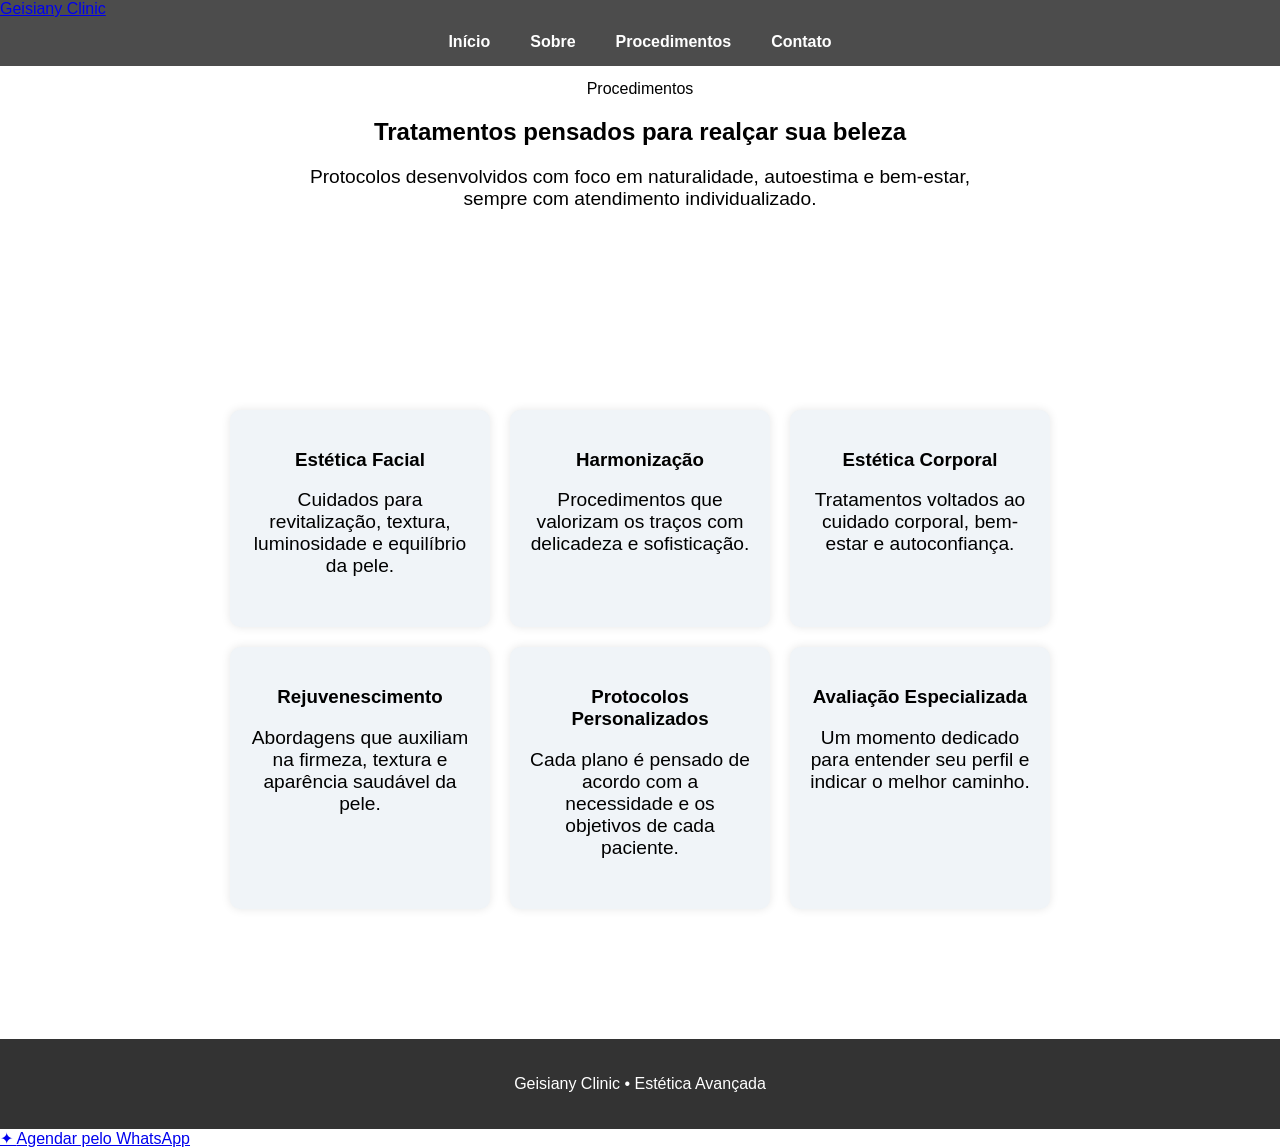
==== servicos.html @ 6fff2c4a "Add files via upload" ====
<!DOCTYPE html>
<html lang="pt-BR">
<head>
  <meta charset="UTF-8" />
  <meta name="viewport" content="width=device-width, initial-scale=1.0" />
  <title>Procedimentos | Geisiany Clinic</title>
  <link rel="stylesheet" href="style.css" />
</head>
<body>
  <header class="navbar solid">
    <div class="nav-wrapper">
      <a class="brand dark" href="index.html">Geisiany Clinic</a>
      <nav class="dark-nav">
        <a href="index.html">Início</a>
        <a href="sobre.html">Sobre</a>
        <a href="servicos.html">Procedimentos</a>
        <a href="contato.html">Contato</a>
      </nav>
    </div>
  </header>

  <main class="page-shell">
    <section class="section page-hero">
      <div class="section-header">
        <span class="mini-tag">Procedimentos</span>
        <h1>Tratamentos pensados para realçar sua beleza</h1>
        <p>
          Protocolos desenvolvidos com foco em naturalidade, autoestima e
          bem-estar, sempre com atendimento individualizado.
        </p>
      </div>
    </section>

    <section class="section">
      <div class="cards">
        <article class="card">
          <h3>Estética Facial</h3>
          <p>Cuidados para revitalização, textura, luminosidade e equilíbrio da pele.</p>
        </article>
        <article class="card">
          <h3>Harmonização</h3>
          <p>Procedimentos que valorizam os traços com delicadeza e sofisticação.</p>
        </article>
        <article class="card">
          <h3>Estética Corporal</h3>
          <p>Tratamentos voltados ao cuidado corporal, bem-estar e autoconfiança.</p>
        </article>
        <article class="card">
          <h3>Rejuvenescimento</h3>
          <p>Abordagens que auxiliam na firmeza, textura e aparência saudável da pele.</p>
        </article>
        <article class="card">
          <h3>Protocolos Personalizados</h3>
          <p>Cada plano é pensado de acordo com a necessidade e os objetivos de cada paciente.</p>
        </article>
        <article class="card">
          <h3>Avaliação Especializada</h3>
          <p>Um momento dedicado para entender seu perfil e indicar o melhor caminho.</p>
        </article>
      </div>
    </section>
  </main>

  <footer class="footer">
    <p>Geisiany Clinic • Estética Avançada</p>
  </footer>

  <a
    href="https://wa.me/5537992007691?text=Olá,%20gostaria%20de%20agendar%20uma%20avaliação."
    class="whatsapp-float"
    target="_blank"
    rel="noopener"
    aria-label="Falar no WhatsApp"
    title="Falar no WhatsApp"
  >
    <span class="wa-icon">✦</span>
    <span class="wa-text">Agendar pelo WhatsApp</span>
  </a>
</body>
</html>
---- style.css ----
body, html {
  margin: 0;
  padding: 0;
  font-family: Arial, sans-serif;
  scroll-behavior: smooth;
}

.navbar {
  position: fixed;
  top:0;
  width: 100%;
  background: rgba(0,0,0,0.7);
  z-index: 1000;
}

.navbar nav {
  display: flex;
  justify-content: center;
  padding: 15px 0;
}

.navbar nav a {
  color: white;
  margin: 0 20px;
  text-decoration: none;
  font-weight: bold;
  transition: color 0.3s;
}

.navbar nav a:hover { color: #00aaff; }

.hero {
  background-image: url('img/Veronica.jpeg');
  background-size: cover;
  background-position: center 50%;
  height: 100vh;
  width: 100%;
  position: relative;
  display: flex;
  justify-content: center;
  align-items: center;
}

.overlay {
  position: absolute;
  top:0; left:0;
  width:100%;
  height:100%;
  background: rgba(0,0,0,0.4);
  z-index:1;
}

.hero-content {
  position: relative;
  z-index:2;
  text-align: center;
  color: #fff;
  max-width: 700px;
  opacity: 0;
  transform: translateY(30px);
  transition: all 1.5s ease;
}

.hero-content h1 { font-size: 3rem; margin-bottom: 20px; }
.hero-content p { font-size: 1.3rem; margin-bottom: 30px; }

.buttons button {
  margin: 0 10px;
  padding: 15px 30px;
  font-size: 1rem;
  border: none;
  border-radius: 5px;
  cursor: pointer;
  background-color: #0066cc;
  color: white;
  transition: background 0.3s ease;
}

.buttons button:hover { background-color: #004a99; }

.section {
  padding: 80px 20px;
  text-align: center;
  max-width: 1000px;
  margin: 0 auto;
}

.section h2 { font-size: 2.5rem; margin-bottom: 30px; }
.section p { font-size: 1.2rem; max-width: 700px; margin: 0 auto 30px auto; }

.cards { display: flex; flex-wrap: wrap; justify-content: center; }
.card {
  background: #f0f4f8;
  border-radius: 10px;
  padding: 20px;
  margin: 10px;
  flex: 1 1 200px;
  max-width: 220px;
  box-shadow: 0 0 10px rgba(0,0,0,0.1);
  transition: transform 0.3s;
}

.card:hover { transform: translateY(-5px); }

form input, form textarea {
  width: 80%;
  padding: 10px;
  margin-bottom: 15px;
  border-radius: 5px;
  border: 1px solid #ccc;
}

form textarea { height: 100px; resize: none; }

form button {
  padding: 10px 20px;
  border: none;
  background: #0066cc;
  color: white;
  border-radius: 5px;
  cursor: pointer;
}

form button:hover { background: #004a99; }

footer {
  background: #333;
  color: white;
  padding: 20px 0;
  text-align: center;
  margin-top: 40px;
}

@media (max-width:768px) {
  .hero-content h1 { font-size: 2rem; }
  .hero-content p { font-size: 1rem; }
  .card { max-width: 100%; }
}
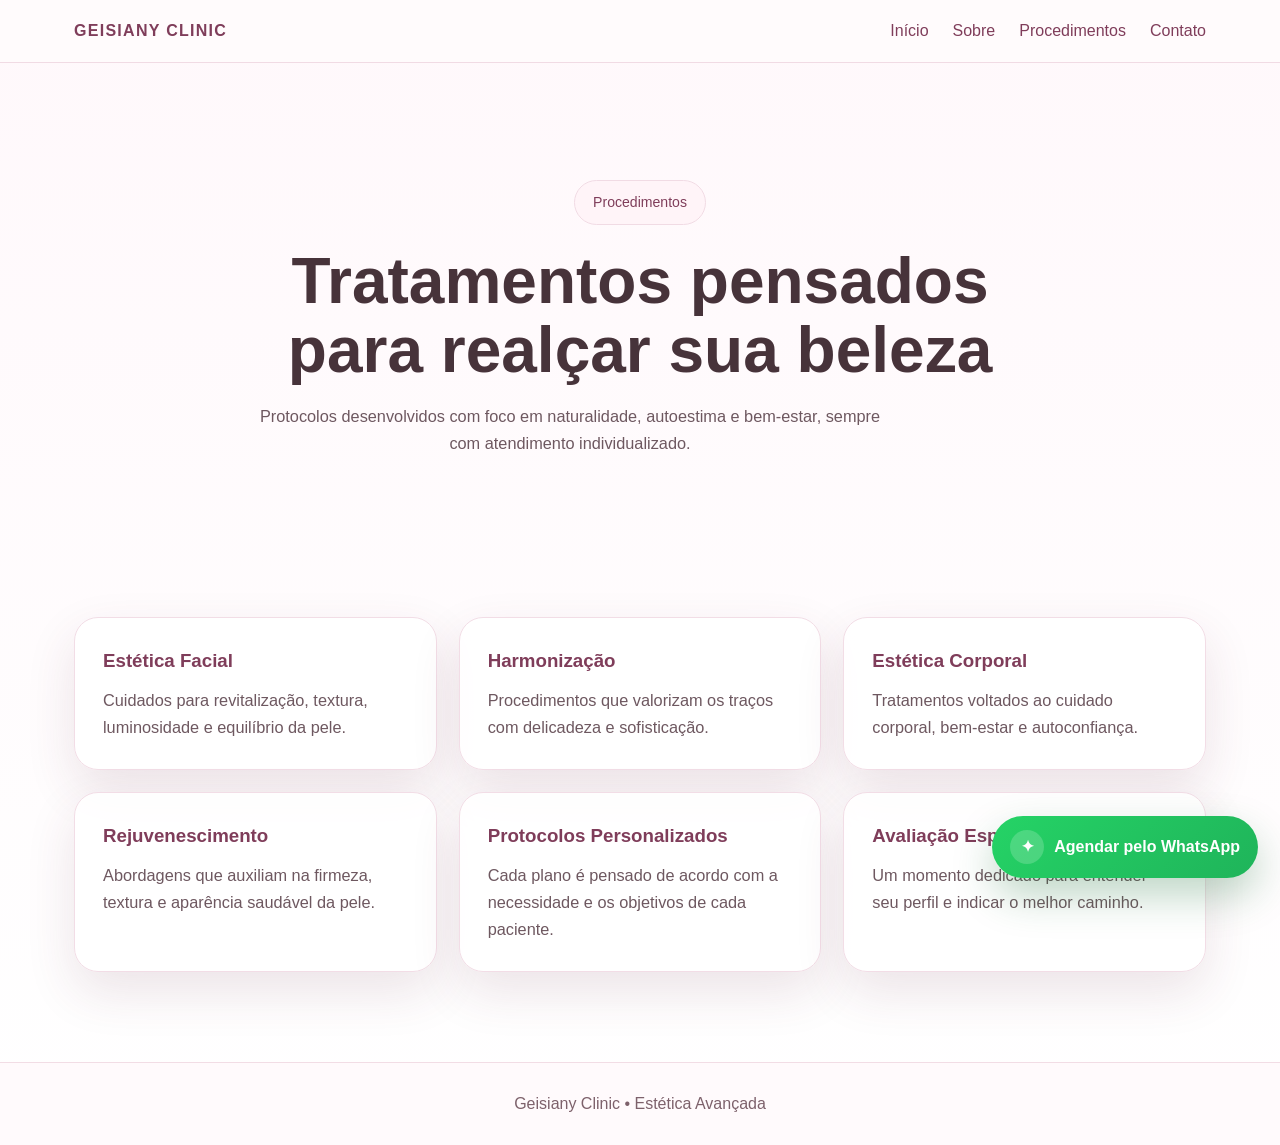
==== commit bf3d1856: "Add files via upload" ====
--- a/servicos.html
+++ b/servicos.html
@@ -66,7 +66,7 @@
   </footer>
 
   <a
-    href="https://wa.me/5537992007691?text=Olá,%20gostaria%20de%20agendar%20uma%20avaliação."
+    href="https://wa.me/5537920007691?text=Olá,%20gostaria%20de%20agendar%20uma%20avaliação."
     class="whatsapp-float"
     target="_blank"
     rel="noopener"
--- a/style.css
+++ b/style.css
@@ -1,138 +1,602 @@
-body, html {
+:root {
+  --rosa-principal: #d96c93;
+  --rosa-claro: #f7d9e4;
+  --rosa-suave: #fff4f8;
+  --rosa-quente: #c35680;
+  --vinho: #7f3d5a;
+  --texto: #47333a;
+  --branco: #ffffff;
+  --nude: #f8eef2;
+  --sombra: 0 20px 50px rgba(95, 43, 65, 0.12);
+  --radius: 24px;
+}
+
+* {
   margin: 0;
   padding: 0;
-  font-family: Arial, sans-serif;
+  box-sizing: border-box;
+}
+
+html {
   scroll-behavior: smooth;
+}
+
+body {
+  font-family: "Segoe UI", Arial, sans-serif;
+  color: var(--texto);
+  background: linear-gradient(to bottom, #fff8fb, #ffffff);
+  line-height: 1.65;
+}
+
+a {
+  text-decoration: none;
 }
 
 .navbar {
   position: fixed;
-  top:0;
+  top: 0;
   width: 100%;
-  background: rgba(0,0,0,0.7);
   z-index: 1000;
+  background: rgba(255, 247, 250, 0.14);
+  backdrop-filter: blur(14px);
+  border-bottom: 1px solid rgba(255, 255, 255, 0.16);
+}
+
+.navbar.solid {
+  background: rgba(255, 251, 252, 0.96);
+  border-bottom: 1px solid #f1dbe4;
+}
+
+.nav-wrapper {
+  max-width: 1180px;
+  margin: 0 auto;
+  padding: 18px 24px;
+  display: flex;
+  align-items: center;
+  justify-content: space-between;
+  gap: 20px;
+}
+
+.brand {
+  color: var(--branco);
+  font-weight: 700;
+  letter-spacing: 0.08em;
+  text-transform: uppercase;
+  font-size: 1rem;
+}
+
+.brand.dark {
+  color: var(--vinho);
 }
 
 .navbar nav {
   display: flex;
-  justify-content: center;
-  padding: 15px 0;
+  gap: 24px;
+  flex-wrap: wrap;
 }
 
 .navbar nav a {
-  color: white;
-  margin: 0 20px;
-  text-decoration: none;
-  font-weight: bold;
-  transition: color 0.3s;
-}
-
-.navbar nav a:hover { color: #00aaff; }
+  color: var(--branco);
+  font-weight: 500;
+  transition: 0.25s ease;
+}
+
+.dark-nav a {
+  color: var(--vinho) !important;
+}
+
+.navbar nav a:hover {
+  color: var(--rosa-claro);
+}
+
+.dark-nav a:hover {
+  color: var(--rosa-quente) !important;
+}
 
 .hero {
+  position: relative;
+  min-height: 100vh;
   background-image: url('img/Veronica.jpeg');
   background-size: cover;
-  background-position: center 50%;
-  height: 100vh;
-  width: 100%;
-  position: relative;
+  background-position: right center;
+  background-repeat: no-repeat;
   display: flex;
-  justify-content: center;
   align-items: center;
+  padding: 120px 24px 60px;
 }
 
 .overlay {
   position: absolute;
-  top:0; left:0;
-  width:100%;
-  height:100%;
-  background: rgba(0,0,0,0.4);
-  z-index:1;
+  inset: 0;
+  background:
+    linear-gradient(
+      to right,
+      rgba(58, 23, 37, 0.82) 0%,
+      rgba(58, 23, 37, 0.55) 35%,
+      rgba(58, 23, 37, 0.18) 70%,
+      rgba(58, 23, 37, 0.06) 100%
+    );
 }
 
 .hero-content {
   position: relative;
-  z-index:2;
+  z-index: 2;
+  max-width: 760px;
+  color: var(--branco);
+}
+
+.tag,
+.mini-tag {
+  display: inline-block;
+  padding: 10px 18px;
+  border-radius: 999px;
+  margin-bottom: 22px;
+  font-size: 0.88rem;
+  backdrop-filter: blur(8px);
+}
+
+.tag {
+  background: rgba(255, 255, 255, 0.15);
+  border: 1px solid rgba(255, 255, 255, 0.2);
+  color: var(--branco);
+}
+
+.mini-tag {
+  background: var(--rosa-suave);
+  border: 1px solid #f1dbe4;
+  color: var(--vinho);
+}
+
+.hero h1,
+.page-hero h1 {
+  font-size: clamp(2.4rem, 5vw, 4.7rem);
+  line-height: 1.08;
+  margin-bottom: 18px;
+}
+
+.hero p,
+.page-hero p {
+  font-size: 1.08rem;
+  max-width: 640px;
+  margin-bottom: 30px;
+}
+
+.hero p {
+  color: rgba(255, 255, 255, 0.92);
+}
+
+.hero-buttons {
+  display: flex;
+  gap: 14px;
+  flex-wrap: wrap;
+}
+
+.btn,
+button {
+  display: inline-flex;
+  align-items: center;
+  justify-content: center;
+  border: none;
+  border-radius: 999px;
+  padding: 15px 26px;
+  font-weight: 600;
+  cursor: pointer;
+  transition: 0.28s ease;
+}
+
+.btn-primary,
+button {
+  background: linear-gradient(135deg, var(--rosa-principal), #e58db0);
+  color: var(--branco);
+  box-shadow: 0 14px 32px rgba(217, 108, 147, 0.28);
+}
+
+.btn-primary:hover,
+button:hover {
+  transform: translateY(-2px);
+  filter: brightness(1.03);
+}
+
+.btn-secondary {
+  color: var(--branco);
+  background: rgba(255, 255, 255, 0.14);
+  border: 1px solid rgba(255, 255, 255, 0.26);
+  backdrop-filter: blur(8px);
+}
+
+.btn-secondary:hover {
+  background: rgba(255, 255, 255, 0.22);
+}
+
+.page-shell {
+  padding-top: 90px;
+}
+
+.section {
+  max-width: 1180px;
+  margin: 0 auto;
+  padding: 90px 24px;
+}
+
+.page-hero {
+  padding-bottom: 24px;
+}
+
+.section-header {
   text-align: center;
-  color: #fff;
-  max-width: 700px;
-  opacity: 0;
-  transform: translateY(30px);
-  transition: all 1.5s ease;
-}
-
-.hero-content h1 { font-size: 3rem; margin-bottom: 20px; }
-.hero-content p { font-size: 1.3rem; margin-bottom: 30px; }
-
-.buttons button {
-  margin: 0 10px;
-  padding: 15px 30px;
+  max-width: 780px;
+  margin: 0 auto 46px;
+}
+
+.section h2 {
+  font-size: clamp(2rem, 4vw, 3rem);
+  line-height: 1.15;
+  margin-bottom: 14px;
+  color: #4d2635;
+}
+
+.section p {
+  color: #6e5860;
+  font-size: 1.02rem;
+}
+
+.cards {
+  display: grid;
+  grid-template-columns: repeat(3, 1fr);
+  gap: 22px;
+}
+
+.card,
+.soft-card {
+  background: rgba(255, 255, 255, 0.9);
+  border: 1px solid #f2dde6;
+  border-radius: var(--radius);
+  padding: 28px;
+  box-shadow: var(--sombra);
+  transition: 0.28s ease;
+}
+
+.card:hover,
+.soft-card:hover {
+  transform: translateY(-6px);
+}
+
+.card h3,
+.soft-card h2 {
+  color: var(--vinho);
+  margin-bottom: 10px;
+}
+
+.highlight {
+  padding-top: 10px;
+}
+
+.highlight-box {
+  display: flex;
+  justify-content: space-between;
+  align-items: center;
+  gap: 24px;
+  background: linear-gradient(135deg, #fff1f6, #ffffff);
+  border: 1px solid #f1dbe3;
+  border-radius: 30px;
+  padding: 36px;
+  box-shadow: var(--sombra);
+}
+
+.two-columns,
+.contact-grid {
+  display: grid;
+  grid-template-columns: repeat(2, 1fr);
+  gap: 24px;
+}
+
+form {
+  display: grid;
+  gap: 14px;
+}
+
+input,
+textarea {
+  width: 100%;
+  padding: 15px 16px;
+  border-radius: 16px;
+  border: 1px solid #ead3dc;
+  background: #fffafd;
+  outline: none;
   font-size: 1rem;
-  border: none;
-  border-radius: 5px;
-  cursor: pointer;
-  background-color: #0066cc;
-  color: white;
-  transition: background 0.3s ease;
-}
-
-.buttons button:hover { background-color: #004a99; }
-
-.section {
-  padding: 80px 20px;
+  color: var(--texto);
+}
+
+input:focus,
+textarea:focus {
+  border-color: var(--rosa-principal);
+  box-shadow: 0 0 0 4px rgba(217, 108, 147, 0.12);
+}
+
+textarea {
+  min-height: 140px;
+  resize: vertical;
+}
+
+.footer {
   text-align: center;
-  max-width: 1000px;
-  margin: 0 auto;
-}
-
-.section h2 { font-size: 2.5rem; margin-bottom: 30px; }
-.section p { font-size: 1.2rem; max-width: 700px; margin: 0 auto 30px auto; }
-
-.cards { display: flex; flex-wrap: wrap; justify-content: center; }
-.card {
-  background: #f0f4f8;
-  border-radius: 10px;
-  padding: 20px;
-  margin: 10px;
-  flex: 1 1 200px;
-  max-width: 220px;
-  box-shadow: 0 0 10px rgba(0,0,0,0.1);
-  transition: transform 0.3s;
-}
-
-.card:hover { transform: translateY(-5px); }
-
-form input, form textarea {
-  width: 80%;
-  padding: 10px;
-  margin-bottom: 15px;
-  border-radius: 5px;
-  border: 1px solid #ccc;
-}
-
-form textarea { height: 100px; resize: none; }
-
-form button {
-  padding: 10px 20px;
-  border: none;
-  background: #0066cc;
-  color: white;
-  border-radius: 5px;
-  cursor: pointer;
-}
-
-form button:hover { background: #004a99; }
-
-footer {
-  background: #333;
-  color: white;
-  padding: 20px 0;
-  text-align: center;
-  margin-top: 40px;
-}
-
-@media (max-width:768px) {
-  .hero-content h1 { font-size: 2rem; }
-  .hero-content p { font-size: 1rem; }
-  .card { max-width: 100%; }
-}+  padding: 28px 20px;
+  color: #7d616b;
+  border-top: 1px solid #f2dde5;
+  background: #fffafc;
+}
+
+.whatsapp-float {
+  position: fixed;
+  right: 22px;
+  bottom: 22px;
+  z-index: 1100;
+  display: inline-flex;
+  align-items: center;
+  gap: 10px;
+  padding: 14px 18px;
+  border-radius: 999px;
+  background: linear-gradient(135deg, #25d366, #1fb45a);
+  color: #ffffff;
+  box-shadow: 0 18px 40px rgba(24, 110, 53, 0.28);
+  font-weight: 700;
+  transition: 0.28s ease;
+}
+
+.whatsapp-float:hover {
+  transform: translateY(-3px) scale(1.01);
+}
+
+.wa-icon {
+  width: 34px;
+  height: 34px;
+  border-radius: 50%;
+  display: inline-flex;
+  align-items: center;
+  justify-content: center;
+  background: rgba(255, 255, 255, 0.18);
+  font-size: 1rem;
+}
+
+.wa-text {
+  white-space: nowrap;
+}
+
+@media (max-width: 960px) {
+  .cards,
+  .two-columns,
+  .contact-grid {
+    grid-template-columns: 1fr;
+  }
+
+  .highlight-box {
+    flex-direction: column;
+    align-items: flex-start;
+  }
+
+  .nav-wrapper {
+    flex-direction: column;
+  }
+
+  .hero {
+    justify-content: center;
+  }
+
+  .hero-content {
+    text-align: center;
+    margin: 0 auto;
+  }
+
+  .hero p {
+    margin-left: auto;
+    margin-right: auto;
+  }
+
+  .hero-buttons {
+    justify-content: center;
+  }
+}
+
+@media (max-width: 640px) {
+  .navbar nav {
+    justify-content: center;
+    gap: 14px;
+  }
+
+  .section {
+    padding: 70px 18px;
+  }
+
+  .whatsapp-float {
+    right: 14px;
+    bottom: 14px;
+    padding: 12px 14px;
+  }
+
+  .wa-text {
+    display: none;
+  }
+}
+
+.hero-content { max-width: 560px; }
+
+
+/* Mobile refinements */
+@media (max-width: 768px) {
+  .nav-wrapper {
+    padding: 14px 16px;
+    gap: 10px;
+  }
+
+  .brand,
+  .brand.dark {
+    font-size: 0.92rem;
+    letter-spacing: 0.06em;
+    text-align: center;
+  }
+
+  .navbar nav {
+    width: 100%;
+    justify-content: center;
+    gap: 10px 14px;
+  }
+
+  .navbar nav a {
+    font-size: 0.92rem;
+  }
+
+  .hero {
+    min-height: 100svh;
+    padding: 128px 18px 36px;
+    background-position: 76% center;
+    align-items: center;
+  }
+
+  .overlay {
+    background:
+      linear-gradient(
+        to bottom,
+        rgba(58, 23, 37, 0.70) 0%,
+        rgba(58, 23, 37, 0.56) 42%,
+        rgba(58, 23, 37, 0.34) 100%
+      );
+  }
+
+  .hero-content {
+    max-width: 100%;
+    text-align: center;
+    margin: 0 auto;
+  }
+
+  .tag {
+    font-size: 0.78rem;
+    padding: 8px 14px;
+    margin-bottom: 16px;
+  }
+
+  .hero h1 {
+    font-size: 2rem;
+    line-height: 1.12;
+    margin-bottom: 14px;
+  }
+
+  .hero p {
+    font-size: 0.98rem;
+    line-height: 1.55;
+    max-width: 100%;
+    margin-bottom: 22px;
+  }
+
+  .hero-buttons {
+    width: 100%;
+    flex-direction: column;
+    gap: 10px;
+  }
+
+  .hero-buttons .btn {
+    width: 100%;
+    min-height: 52px;
+    padding: 14px 18px;
+  }
+
+  .section {
+    padding: 56px 16px;
+  }
+
+  .page-shell {
+    padding-top: 82px;
+  }
+
+  .page-hero {
+    padding-bottom: 10px;
+  }
+
+  .section-header {
+    margin-bottom: 30px;
+  }
+
+  .section h2,
+  .page-hero h1 {
+    font-size: 1.75rem;
+    line-height: 1.18;
+  }
+
+  .section p,
+  .page-hero p,
+  .card p,
+  .soft-card p {
+    font-size: 0.96rem;
+  }
+
+  .card,
+  .soft-card {
+    padding: 22px 18px;
+    border-radius: 20px;
+  }
+
+  .highlight-box {
+    padding: 24px 18px;
+    border-radius: 24px;
+  }
+
+  form {
+    gap: 12px;
+  }
+
+  input,
+  textarea {
+    font-size: 16px;
+    padding: 14px 14px;
+    border-radius: 14px;
+  }
+
+  .btn,
+  button {
+    min-height: 50px;
+  }
+
+  .whatsapp-float {
+    right: 12px;
+    bottom: 12px;
+    padding: 12px 14px;
+    border-radius: 999px;
+  }
+
+  .wa-icon {
+    width: 30px;
+    height: 30px;
+  }
+
+  .wa-text {
+    display: none;
+  }
+}
+
+@media (max-width: 420px) {
+  .hero {
+    padding-top: 122px;
+    background-position: 80% center;
+  }
+
+  .hero h1 {
+    font-size: 1.8rem;
+  }
+
+  .hero p {
+    font-size: 0.93rem;
+  }
+
+  .navbar nav a {
+    font-size: 0.88rem;
+  }
+
+  .section h2,
+  .page-hero h1 {
+    font-size: 1.55rem;
+  }
+
+  .tag,
+  .mini-tag {
+    font-size: 0.74rem;
+  }
+}
